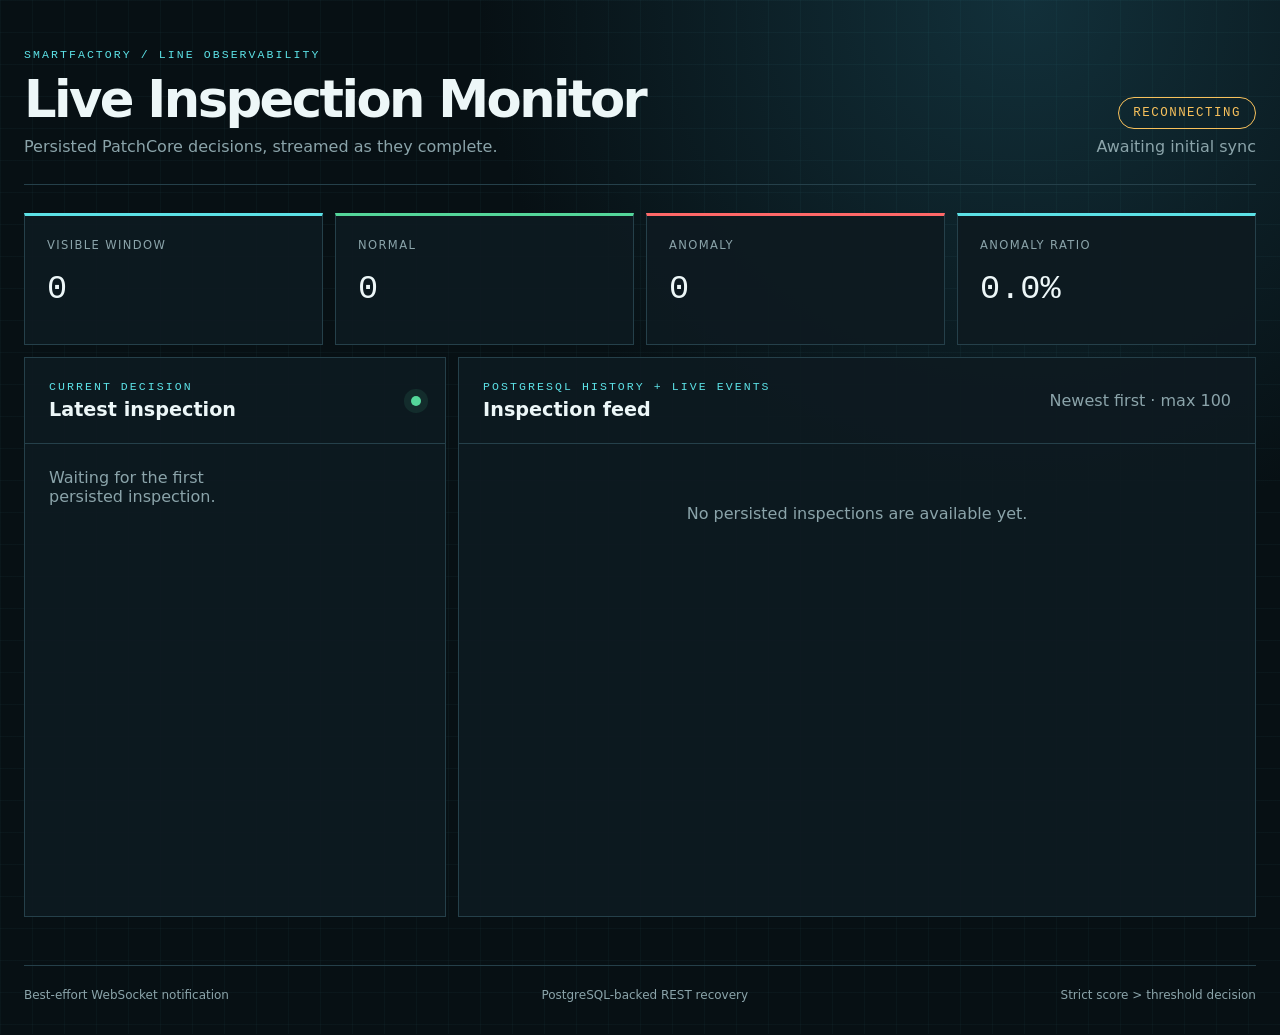
==== apps/live_monitor/index.html @ f48014fb "feat: add realtime inspection live monitor" ====
<!doctype html>
<html lang="en">
  <head>
    <meta charset="utf-8" />
    <meta name="viewport" content="width=device-width, initial-scale=1" />
    <meta name="color-scheme" content="dark" />
    <title>Live Inspection Monitor</title>
    <link rel="stylesheet" href="./styles.css" />
  </head>
  <body>
    <header class="masthead">
      <div>
        <p class="eyebrow">SMARTFACTORY / LINE OBSERVABILITY</p>
        <h1>Live Inspection Monitor</h1>
        <p class="subtitle">Persisted PatchCore decisions, streamed as they complete.</p>
      </div>
      <div class="connection-panel" aria-live="polite">
        <span id="connection-state" class="connection-state" data-state="connecting">CONNECTING</span>
        <span id="last-sync" class="sync-time">Awaiting initial sync</span>
      </div>
    </header>

    <main>
      <section class="kpi-grid" aria-label="Latest 100 inspection summary">
        <article class="kpi-card"><span>VISIBLE WINDOW</span><strong id="kpi-visible">0</strong></article>
        <article class="kpi-card normal"><span>NORMAL</span><strong id="kpi-normal">0</strong></article>
        <article class="kpi-card anomaly"><span>ANOMALY</span><strong id="kpi-anomaly">0</strong></article>
        <article class="kpi-card"><span>ANOMALY RATIO</span><strong id="kpi-ratio">0.0%</strong></article>
      </section>

      <div class="monitor-grid">
        <section class="panel latest-panel" aria-labelledby="latest-title">
          <div class="panel-heading">
            <div>
              <p class="eyebrow">CURRENT DECISION</p>
              <h2 id="latest-title">Latest inspection</h2>
            </div>
            <span class="live-pulse" aria-hidden="true"></span>
          </div>
          <div id="latest-inspection" class="latest-inspection"></div>
        </section>

        <section class="panel feed-panel" aria-labelledby="feed-title">
          <div class="panel-heading">
            <div>
              <p class="eyebrow">POSTGRESQL HISTORY + LIVE EVENTS</p>
              <h2 id="feed-title">Inspection feed</h2>
            </div>
            <span class="window-note">Newest first · max 100</span>
          </div>
          <p id="empty-state" class="empty-state">No persisted inspections are available yet.</p>
          <ol id="inspection-feed" class="inspection-feed" aria-live="polite"></ol>
        </section>
      </div>
    </main>

    <dialog id="inspection-detail" class="detail-dialog">
      <div class="dialog-heading">
        <h2 id="detail-title">Inspection lineage</h2>
        <button id="detail-close" type="button" aria-label="Close detail">×</button>
      </div>
      <div id="detail-body" class="detail-body"></div>
    </dialog>

    <footer>
      <span>Best-effort WebSocket notification</span>
      <span>PostgreSQL-backed REST recovery</span>
      <span>Strict score &gt; threshold decision</span>
    </footer>

    <script type="module" src="./app.js"></script>
  </body>
</html>
---- apps/live_monitor/styles.css ----
:root {
  color-scheme: dark;
  font-family:
    Inter, ui-sans-serif, system-ui, -apple-system, BlinkMacSystemFont, "Segoe UI", sans-serif;
  --background: #071014;
  --panel: #0d1a20;
  --panel-raised: #12242b;
  --line: #25404a;
  --text: #edf7f8;
  --muted: #8ba4aa;
  --cyan: #5ce1e6;
  --normal: #54d69a;
  --anomaly: #ff6868;
  --amber: #f8c15c;
}

* {
  box-sizing: border-box;
}

body {
  min-width: 320px;
  min-height: 100vh;
  margin: 0;
  background:
    linear-gradient(rgba(92, 225, 230, 0.035) 1px, transparent 1px),
    linear-gradient(90deg, rgba(92, 225, 230, 0.035) 1px, transparent 1px),
    radial-gradient(circle at 80% 0%, #12303a 0, transparent 34rem), var(--background);
  background-size: 32px 32px, 32px 32px, auto, auto;
  color: var(--text);
}

button {
  font: inherit;
}

.masthead,
main,
footer {
  width: min(1440px, calc(100% - 48px));
  margin-inline: auto;
}

.masthead {
  display: flex;
  align-items: flex-end;
  justify-content: space-between;
  gap: 32px;
  padding: 48px 0 28px;
  border-bottom: 1px solid var(--line);
}

h1,
h2,
p {
  margin-top: 0;
}

h1 {
  margin-bottom: 8px;
  font-size: clamp(2rem, 4vw, 3.8rem);
  font-weight: 620;
  letter-spacing: -0.05em;
}

h2 {
  margin-bottom: 0;
  font-size: 1.2rem;
  font-weight: 600;
}

.eyebrow {
  margin-bottom: 8px;
  color: var(--cyan);
  font-family: ui-monospace, SFMono-Regular, Menlo, monospace;
  font-size: 0.72rem;
  letter-spacing: 0.18em;
}

.subtitle,
.muted,
.sync-time,
.window-note {
  color: var(--muted);
}

.subtitle {
  margin-bottom: 0;
}

.connection-panel {
  display: grid;
  justify-items: end;
  gap: 8px;
}

.connection-state {
  min-width: 126px;
  padding: 8px 14px;
  border: 1px solid currentcolor;
  border-radius: 999px;
  color: var(--amber);
  font-family: ui-monospace, SFMono-Regular, Menlo, monospace;
  font-size: 0.78rem;
  text-align: center;
  letter-spacing: 0.12em;
}

.connection-state[data-state="live"] {
  color: var(--normal);
}

.connection-state[data-state="offline"] {
  color: var(--anomaly);
}

main {
  padding: 28px 0 48px;
}

.kpi-grid {
  display: grid;
  grid-template-columns: repeat(4, 1fr);
  gap: 12px;
  margin-bottom: 12px;
}

.kpi-card,
.panel {
  border: 1px solid var(--line);
  background: rgba(13, 26, 32, 0.94);
}

.kpi-card {
  min-height: 132px;
  padding: 22px;
  border-top: 3px solid var(--cyan);
}

.kpi-card.normal {
  border-top-color: var(--normal);
}

.kpi-card.anomaly {
  border-top-color: var(--anomaly);
}

.kpi-card span {
  display: block;
  margin-bottom: 18px;
  color: var(--muted);
  font-size: 0.72rem;
  letter-spacing: 0.12em;
}

.kpi-card strong {
  font-family: ui-monospace, SFMono-Regular, Menlo, monospace;
  font-size: 2.1rem;
  font-weight: 500;
}

.monitor-grid {
  display: grid;
  grid-template-columns: minmax(300px, 0.82fr) minmax(480px, 1.55fr);
  gap: 12px;
}

.panel {
  min-height: 560px;
}

.panel-heading {
  display: flex;
  align-items: center;
  justify-content: space-between;
  gap: 20px;
  padding: 22px 24px;
  border-bottom: 1px solid var(--line);
}

.panel-heading .eyebrow {
  margin-bottom: 5px;
}

.live-pulse {
  width: 10px;
  height: 10px;
  border-radius: 50%;
  background: var(--normal);
  box-shadow: 0 0 0 7px rgba(84, 214, 154, 0.1);
}

.latest-inspection {
  display: grid;
  grid-template-columns: repeat(2, minmax(0, 1fr));
  gap: 1px;
  padding: 24px;
}

.result-badge {
  grid-column: 1 / -1;
  margin-bottom: 20px;
  padding: 20px;
  border-left: 4px solid;
  background: var(--panel-raised);
  font-family: ui-monospace, SFMono-Regular, Menlo, monospace;
  font-size: 2rem;
  letter-spacing: 0.08em;
}

.result-badge.normal {
  border-color: var(--normal);
  color: var(--normal);
}

.result-badge.anomaly {
  border-color: var(--anomaly);
  color: var(--anomaly);
}

.value-pair {
  display: grid;
  align-content: start;
  gap: 8px;
  min-width: 0;
  padding: 16px;
  border: 1px solid var(--line);
}

.value-label {
  color: var(--muted);
  font-size: 0.72rem;
  letter-spacing: 0.08em;
  text-transform: uppercase;
}

.value-pair strong {
  overflow-wrap: anywhere;
  font-family: ui-monospace, SFMono-Regular, Menlo, monospace;
  font-weight: 500;
}

.score-primary strong {
  color: var(--cyan);
  font-size: 1.35rem;
}

.detail-button {
  align-self: center;
  padding: 8px 12px;
  border: 1px solid var(--line);
  border-radius: 4px;
  background: transparent;
  color: var(--cyan);
  cursor: pointer;
}

.detail-button:hover,
.detail-button:focus-visible {
  border-color: var(--cyan);
  background: rgba(92, 225, 230, 0.08);
}

.latest-inspection > .detail-button {
  grid-column: 1 / -1;
  margin-top: 20px;
  padding: 12px;
}

.inspection-feed {
  display: grid;
  gap: 1px;
  max-height: 720px;
  margin: 0;
  padding: 0;
  overflow-y: auto;
  list-style: none;
}

.feed-item {
  display: grid;
  grid-template-columns: minmax(210px, 1.5fr) minmax(180px, 1fr) minmax(130px, 0.7fr) auto;
  align-items: center;
  gap: 18px;
  padding: 16px 20px;
  border-left: 3px solid var(--normal);
  background: var(--panel-raised);
}

.feed-item.anomaly {
  border-left-color: var(--anomaly);
  background: linear-gradient(90deg, rgba(255, 104, 104, 0.11), var(--panel-raised) 45%);
}

.feed-summary {
  display: grid;
  gap: 5px;
}

.feed-result,
.feed-measurement {
  font-family: ui-monospace, SFMono-Regular, Menlo, monospace;
}

.feed-item.normal .feed-result {
  color: var(--normal);
}

.feed-item.anomaly .feed-result {
  color: var(--anomaly);
}

.feed-summary time,
.feed-identity {
  color: var(--muted);
  font-size: 0.78rem;
}

.empty-state {
  margin: 60px 24px;
  color: var(--muted);
  text-align: center;
}

.detail-dialog {
  width: min(720px, calc(100% - 32px));
  max-height: calc(100vh - 64px);
  padding: 0;
  border: 1px solid var(--line);
  background: var(--panel);
  color: var(--text);
}

.detail-dialog::backdrop {
  background: rgba(2, 8, 11, 0.82);
  backdrop-filter: blur(4px);
}

.dialog-heading {
  display: flex;
  align-items: center;
  justify-content: space-between;
  padding: 18px 20px;
  border-bottom: 1px solid var(--line);
}

.dialog-heading button {
  border: 0;
  background: transparent;
  color: var(--muted);
  font-size: 1.8rem;
  cursor: pointer;
}

.detail-body {
  display: grid;
  gap: 8px;
  padding: 20px;
  overflow-y: auto;
}

footer {
  display: flex;
  justify-content: space-between;
  gap: 20px;
  padding: 22px 0 32px;
  border-top: 1px solid var(--line);
  color: var(--muted);
  font-size: 0.75rem;
}

@media (max-width: 900px) {
  .kpi-grid {
    grid-template-columns: repeat(2, 1fr);
  }

  .monitor-grid {
    grid-template-columns: 1fr;
  }

  .panel {
    min-height: auto;
  }
}

@media (max-width: 640px) {
  .masthead,
  main,
  footer {
    width: min(100% - 28px, 1440px);
  }

  .masthead,
  footer {
    align-items: flex-start;
    flex-direction: column;
  }

  .connection-panel {
    justify-items: start;
  }

  .kpi-grid,
  .latest-inspection {
    grid-template-columns: 1fr;
  }

  .result-badge,
  .latest-inspection > .detail-button {
    grid-column: auto;
  }

  .feed-item {
    grid-template-columns: 1fr auto;
  }

  .feed-measurement,
  .feed-identity {
    grid-column: 1;
  }

  .feed-item .detail-button {
    grid-column: 2;
    grid-row: 1 / 4;
  }
}
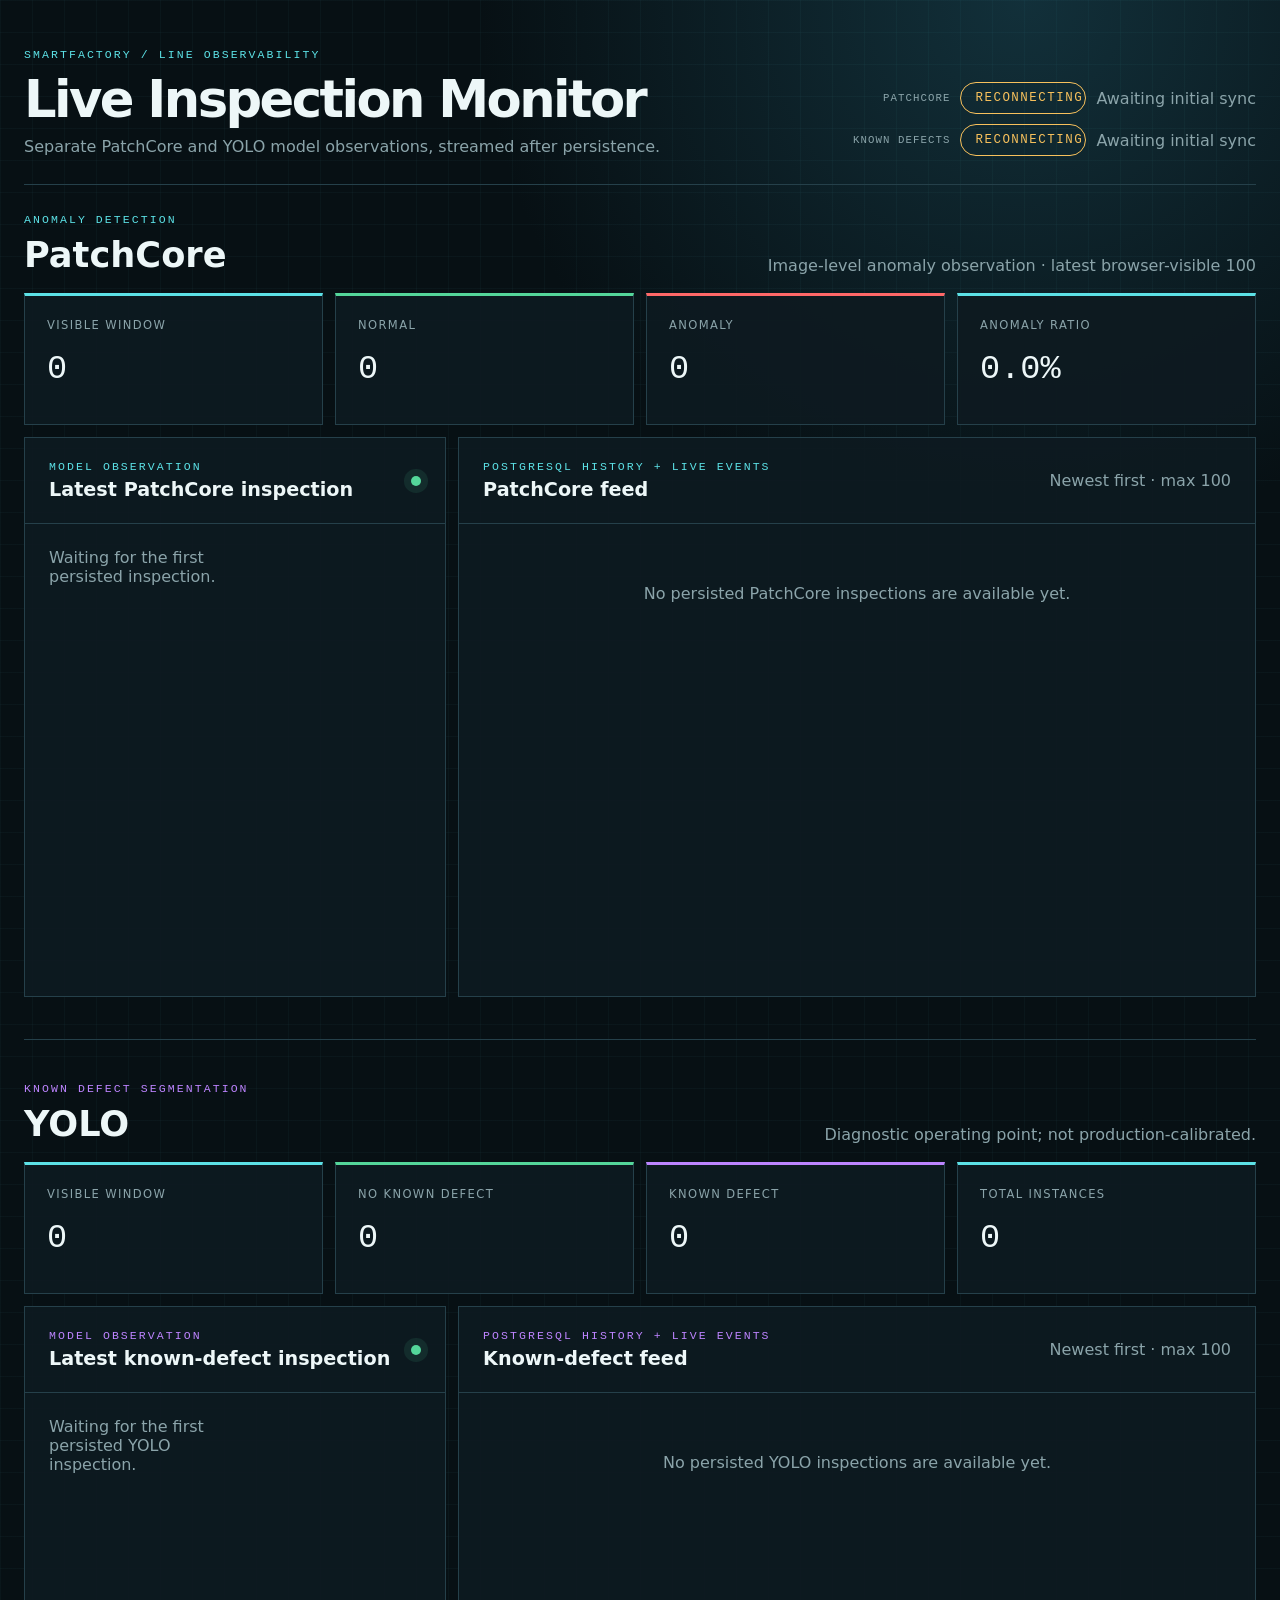
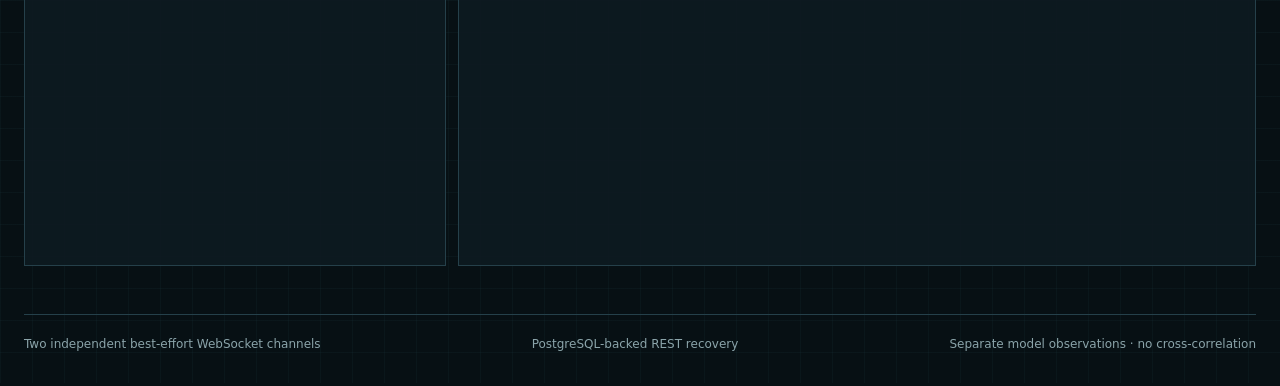
==== commit 4facdb79: "feat: add known defect live monitoring" ====
--- a/apps/live_monitor/index.html
+++ b/apps/live_monitor/index.html
@@ -12,46 +12,106 @@
       <div>
         <p class="eyebrow">SMARTFACTORY / LINE OBSERVABILITY</p>
         <h1>Live Inspection Monitor</h1>
-        <p class="subtitle">Persisted PatchCore decisions, streamed as they complete.</p>
+        <p class="subtitle">Separate PatchCore and YOLO model observations, streamed after persistence.</p>
       </div>
-      <div class="connection-panel" aria-live="polite">
-        <span id="connection-state" class="connection-state" data-state="connecting">CONNECTING</span>
-        <span id="last-sync" class="sync-time">Awaiting initial sync</span>
+      <div class="connection-panel">
+        <div class="connection-row" aria-live="polite">
+          <span class="connection-label">PATCHCORE</span>
+          <span id="connection-state" class="connection-state" data-state="connecting">CONNECTING</span>
+          <span id="last-sync" class="sync-time">Awaiting initial sync</span>
+        </div>
+        <div class="connection-row" aria-live="polite">
+          <span class="connection-label">KNOWN DEFECTS</span>
+          <span id="known-connection-state" class="connection-state" data-state="connecting">CONNECTING</span>
+          <span id="known-last-sync" class="sync-time">Awaiting initial sync</span>
+        </div>
       </div>
     </header>
 
     <main>
-      <section class="kpi-grid" aria-label="Latest 100 inspection summary">
-        <article class="kpi-card"><span>VISIBLE WINDOW</span><strong id="kpi-visible">0</strong></article>
-        <article class="kpi-card normal"><span>NORMAL</span><strong id="kpi-normal">0</strong></article>
-        <article class="kpi-card anomaly"><span>ANOMALY</span><strong id="kpi-anomaly">0</strong></article>
-        <article class="kpi-card"><span>ANOMALY RATIO</span><strong id="kpi-ratio">0.0%</strong></article>
+      <section class="model-domain patchcore-domain" aria-labelledby="patchcore-domain-title">
+        <div class="domain-heading">
+          <div>
+            <p class="eyebrow">ANOMALY DETECTION</p>
+            <h2 id="patchcore-domain-title">PatchCore</h2>
+          </div>
+          <p>Image-level anomaly observation · latest browser-visible 100</p>
+        </div>
+
+        <section class="kpi-grid" aria-label="Latest 100 PatchCore inspection summary">
+          <article class="kpi-card"><span>VISIBLE WINDOW</span><strong id="kpi-visible">0</strong></article>
+          <article class="kpi-card normal"><span>NORMAL</span><strong id="kpi-normal">0</strong></article>
+          <article class="kpi-card anomaly"><span>ANOMALY</span><strong id="kpi-anomaly">0</strong></article>
+          <article class="kpi-card"><span>ANOMALY RATIO</span><strong id="kpi-ratio">0.0%</strong></article>
+        </section>
+
+        <div class="monitor-grid">
+          <section class="panel latest-panel" aria-labelledby="latest-title">
+            <div class="panel-heading">
+              <div>
+                <p class="eyebrow">MODEL OBSERVATION</p>
+                <h2 id="latest-title">Latest PatchCore inspection</h2>
+              </div>
+              <span class="live-pulse" aria-hidden="true"></span>
+            </div>
+            <div id="latest-inspection" class="latest-inspection"></div>
+          </section>
+
+          <section class="panel feed-panel" aria-labelledby="feed-title">
+            <div class="panel-heading">
+              <div>
+                <p class="eyebrow">POSTGRESQL HISTORY + LIVE EVENTS</p>
+                <h2 id="feed-title">PatchCore feed</h2>
+              </div>
+              <span class="window-note">Newest first · max 100</span>
+            </div>
+            <p id="empty-state" class="empty-state">No persisted PatchCore inspections are available yet.</p>
+            <ol id="inspection-feed" class="inspection-feed" aria-live="polite"></ol>
+          </section>
+        </div>
       </section>
 
-      <div class="monitor-grid">
-        <section class="panel latest-panel" aria-labelledby="latest-title">
-          <div class="panel-heading">
-            <div>
-              <p class="eyebrow">CURRENT DECISION</p>
-              <h2 id="latest-title">Latest inspection</h2>
-            </div>
-            <span class="live-pulse" aria-hidden="true"></span>
+      <section class="model-domain known-defect-domain" aria-labelledby="known-domain-title">
+        <div class="domain-heading">
+          <div>
+            <p class="eyebrow">KNOWN DEFECT SEGMENTATION</p>
+            <h2 id="known-domain-title">YOLO</h2>
           </div>
-          <div id="latest-inspection" class="latest-inspection"></div>
+          <p>Diagnostic operating point; not production-calibrated.</p>
+        </div>
+
+        <section class="kpi-grid" aria-label="Latest 100 YOLO known-defect inspection summary">
+          <article class="kpi-card"><span>VISIBLE WINDOW</span><strong id="known-kpi-visible">0</strong></article>
+          <article class="kpi-card normal"><span>NO KNOWN DEFECT</span><strong id="known-kpi-empty">0</strong></article>
+          <article class="kpi-card known"><span>KNOWN DEFECT</span><strong id="known-kpi-defect">0</strong></article>
+          <article class="kpi-card"><span>TOTAL INSTANCES</span><strong id="known-kpi-instances">0</strong></article>
         </section>
 
-        <section class="panel feed-panel" aria-labelledby="feed-title">
-          <div class="panel-heading">
-            <div>
-              <p class="eyebrow">POSTGRESQL HISTORY + LIVE EVENTS</p>
-              <h2 id="feed-title">Inspection feed</h2>
+        <div class="monitor-grid">
+          <section class="panel latest-panel" aria-labelledby="known-latest-title">
+            <div class="panel-heading">
+              <div>
+                <p class="eyebrow">MODEL OBSERVATION</p>
+                <h2 id="known-latest-title">Latest known-defect inspection</h2>
+              </div>
+              <span class="live-pulse known" aria-hidden="true"></span>
             </div>
-            <span class="window-note">Newest first · max 100</span>
-          </div>
-          <p id="empty-state" class="empty-state">No persisted inspections are available yet.</p>
-          <ol id="inspection-feed" class="inspection-feed" aria-live="polite"></ol>
-        </section>
-      </div>
+            <div id="known-latest-inspection" class="latest-inspection"></div>
+          </section>
+
+          <section class="panel feed-panel" aria-labelledby="known-feed-title">
+            <div class="panel-heading">
+              <div>
+                <p class="eyebrow">POSTGRESQL HISTORY + LIVE EVENTS</p>
+                <h2 id="known-feed-title">Known-defect feed</h2>
+              </div>
+              <span class="window-note">Newest first · max 100</span>
+            </div>
+            <p id="known-empty-state" class="empty-state">No persisted YOLO inspections are available yet.</p>
+            <ol id="known-defect-feed" class="inspection-feed known-defect-feed" aria-live="polite"></ol>
+          </section>
+        </div>
+      </section>
     </main>
 
     <dialog id="inspection-detail" class="detail-dialog">
@@ -62,10 +122,18 @@
       <div id="detail-body" class="detail-body"></div>
     </dialog>
 
+    <dialog id="known-defect-detail" class="detail-dialog known-detail-dialog">
+      <div class="dialog-heading">
+        <h2 id="known-detail-title">Known-defect lineage</h2>
+        <button id="known-detail-close" type="button" aria-label="Close known-defect detail">×</button>
+      </div>
+      <div id="known-detail-body" class="detail-body"></div>
+    </dialog>
+
     <footer>
-      <span>Best-effort WebSocket notification</span>
+      <span>Two independent best-effort WebSocket channels</span>
       <span>PostgreSQL-backed REST recovery</span>
-      <span>Strict score &gt; threshold decision</span>
+      <span>Separate model observations · no cross-correlation</span>
     </footer>
 
     <script type="module" src="./app.js"></script>
--- a/apps/live_monitor/styles.css
+++ b/apps/live_monitor/styles.css
@@ -12,6 +12,7 @@
   --normal: #54d69a;
   --anomaly: #ff6868;
   --amber: #f8c15c;
+  --known: #bd84ff;
 }
 
 * {
@@ -90,8 +91,22 @@
 
 .connection-panel {
   display: grid;
-  justify-items: end;
-  gap: 8px;
+  gap: 10px;
+}
+
+.connection-row {
+  display: grid;
+  grid-template-columns: 112px 126px minmax(126px, 1fr);
+  align-items: center;
+  gap: 10px;
+}
+
+.connection-label {
+  color: var(--muted);
+  font-family: ui-monospace, SFMono-Regular, Menlo, monospace;
+  font-size: 0.67rem;
+  text-align: right;
+  letter-spacing: 0.1em;
 }
 
 .connection-state {
@@ -118,6 +133,35 @@
   padding: 28px 0 48px;
 }
 
+.model-domain + .model-domain {
+  margin-top: 42px;
+  padding-top: 42px;
+  border-top: 1px solid var(--line);
+}
+
+.domain-heading {
+  display: flex;
+  align-items: end;
+  justify-content: space-between;
+  gap: 24px;
+  margin-bottom: 18px;
+}
+
+.domain-heading h2 {
+  font-size: clamp(1.5rem, 3vw, 2.2rem);
+}
+
+.domain-heading > p {
+  max-width: 520px;
+  margin-bottom: 0;
+  color: var(--muted);
+  text-align: right;
+}
+
+.known-defect-domain .eyebrow {
+  color: var(--known);
+}
+
 .kpi-grid {
   display: grid;
   grid-template-columns: repeat(4, 1fr);
@@ -143,6 +187,10 @@
 
 .kpi-card.anomaly {
   border-top-color: var(--anomaly);
+}
+
+.kpi-card.known {
+  border-top-color: var(--known);
 }
 
 .kpi-card span {
@@ -216,6 +264,11 @@
 .result-badge.anomaly {
   border-color: var(--anomaly);
   color: var(--anomaly);
+}
+
+.result-badge.known {
+  border-color: var(--known);
+  color: var(--known);
 }
 
 .value-pair {
@@ -267,6 +320,16 @@
   padding: 12px;
 }
 
+.diagnostic-note {
+  grid-column: 1 / -1;
+  margin: 14px 0 0;
+  padding: 12px 14px;
+  border-left: 3px solid var(--known);
+  background: rgba(189, 132, 255, 0.08);
+  color: var(--muted);
+  font-size: 0.8rem;
+}
+
 .inspection-feed {
   display: grid;
   gap: 1px;
@@ -292,6 +355,11 @@
   background: linear-gradient(90deg, rgba(255, 104, 104, 0.11), var(--panel-raised) 45%);
 }
 
+.feed-item.known {
+  border-left-color: var(--known);
+  background: linear-gradient(90deg, rgba(189, 132, 255, 0.12), var(--panel-raised) 45%);
+}
+
 .feed-summary {
   display: grid;
   gap: 5px;
@@ -310,10 +378,41 @@
   color: var(--anomaly);
 }
 
+.feed-item.known .feed-result {
+  color: var(--known);
+}
+
 .feed-summary time,
-.feed-identity {
+.feed-identity,
+.feed-short-id {
   color: var(--muted);
   font-size: 0.78rem;
+}
+
+.known-feed-item {
+  display: block;
+  padding: 0;
+}
+
+.known-feed-button {
+  display: grid;
+  grid-template-columns: minmax(210px, 1.35fr) minmax(240px, 1.35fr) minmax(180px, 0.8fr) auto;
+  align-items: center;
+  gap: 18px;
+  width: 100%;
+  padding: 16px 20px;
+  border: 0;
+  background: transparent;
+  color: inherit;
+  text-align: left;
+  cursor: pointer;
+}
+
+.known-feed-button:hover,
+.known-feed-button:focus-visible {
+  outline: 1px solid var(--known);
+  outline-offset: -2px;
+  background: rgba(189, 132, 255, 0.06);
 }
 
 .empty-state {
@@ -359,6 +458,33 @@
   overflow-y: auto;
 }
 
+.known-detail-dialog {
+  width: min(880px, calc(100% - 32px));
+}
+
+.instance-list {
+  display: grid;
+  grid-column: 1 / -1;
+  gap: 10px;
+  margin-top: 14px;
+}
+
+.instance-card {
+  display: grid;
+  grid-template-columns: repeat(2, minmax(0, 1fr));
+  gap: 1px;
+  padding: 14px;
+  border: 1px solid var(--line);
+  background: var(--panel-raised);
+}
+
+.instance-card h3 {
+  grid-column: 1 / -1;
+  margin: 0 0 10px;
+  color: var(--known);
+  font-size: 1rem;
+}
+
 footer {
   display: flex;
   justify-content: space-between;
@@ -383,6 +509,22 @@
   }
 }
 
+@media (max-width: 760px) {
+  .known-feed-button {
+    grid-template-columns: 1fr auto;
+  }
+
+  .known-feed-button .feed-measurement,
+  .known-feed-button .feed-identity {
+    grid-column: 1;
+  }
+
+  .known-feed-button .feed-short-id {
+    grid-column: 2;
+    grid-row: 1 / 4;
+  }
+}
+
 @media (max-width: 640px) {
   .masthead,
   main,
@@ -397,7 +539,28 @@
   }
 
   .connection-panel {
-    justify-items: start;
+    width: 100%;
+  }
+
+  .connection-row {
+    grid-template-columns: 1fr 126px;
+  }
+
+  .connection-label {
+    text-align: left;
+  }
+
+  .connection-row .sync-time {
+    grid-column: 1 / -1;
+  }
+
+  .domain-heading {
+    align-items: flex-start;
+    flex-direction: column;
+  }
+
+  .domain-heading > p {
+    text-align: left;
   }
 
   .kpi-grid,
@@ -423,4 +586,12 @@
     grid-column: 2;
     grid-row: 1 / 4;
   }
-}
+
+  .instance-card {
+    grid-template-columns: 1fr;
+  }
+
+  .instance-card h3 {
+    grid-column: auto;
+  }
+}
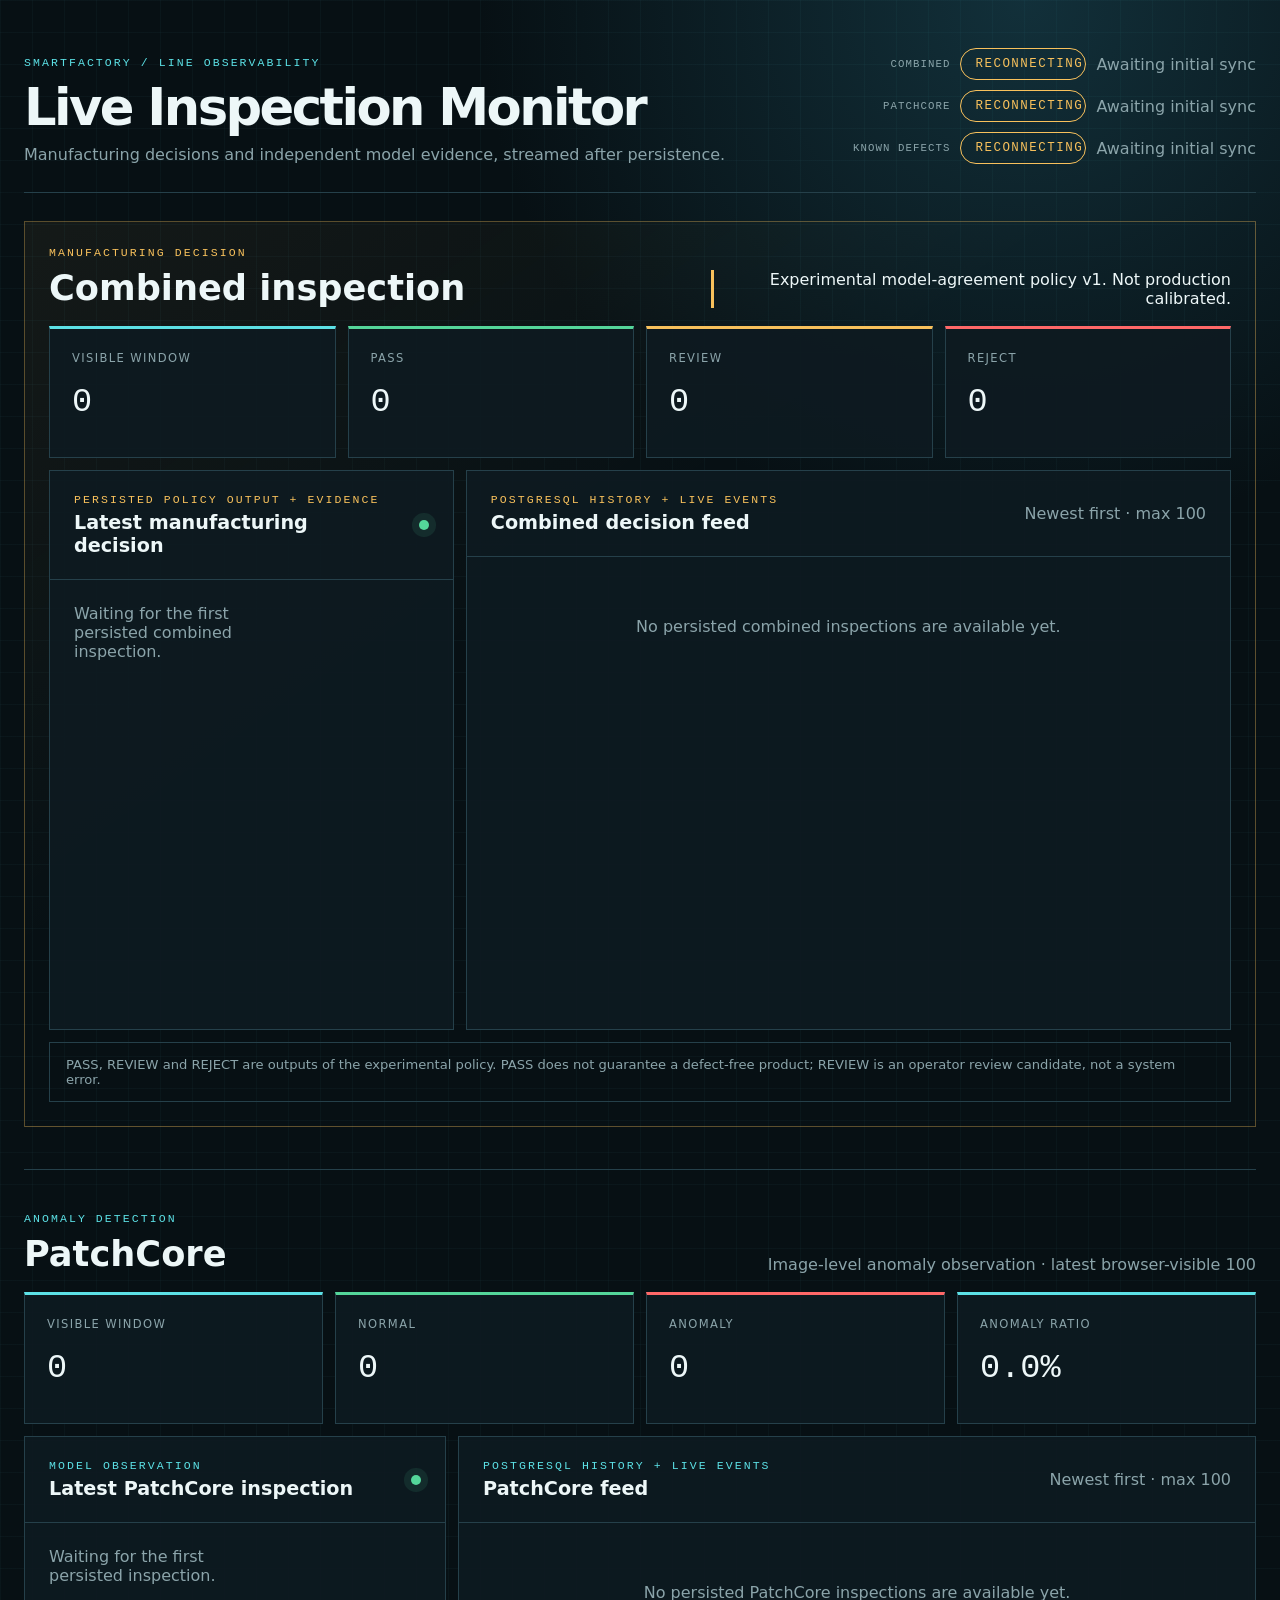
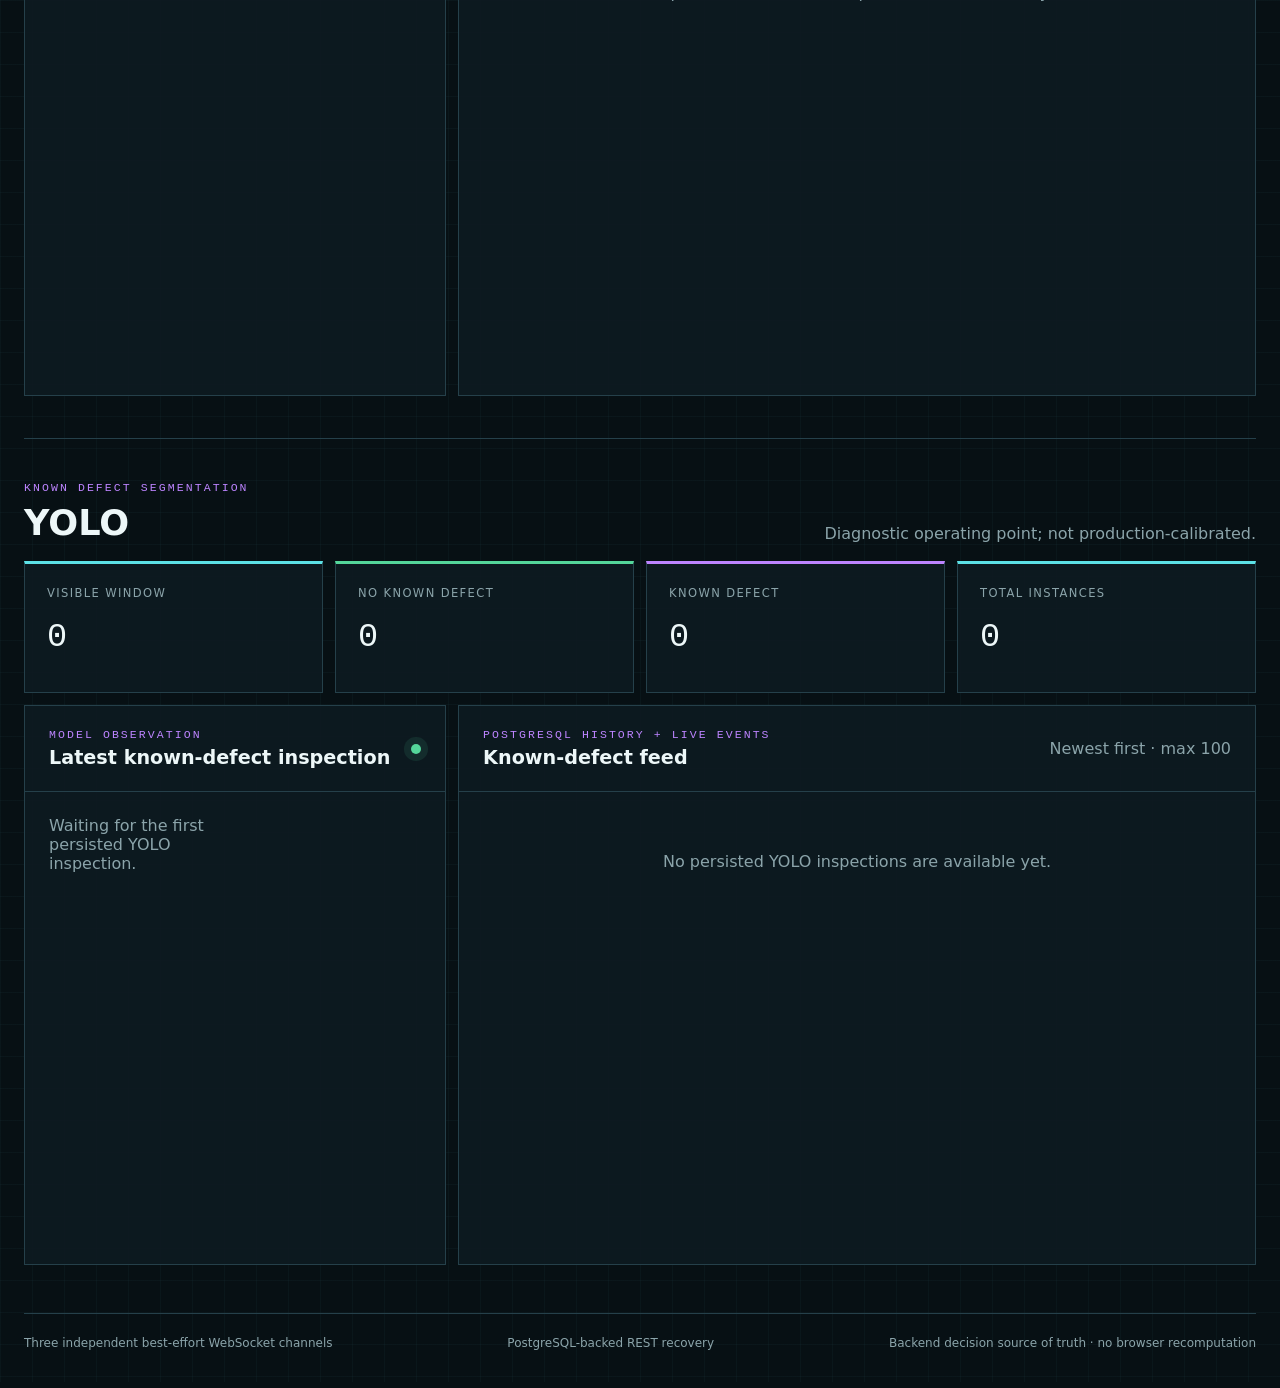
==== commit 0c6933fc: "feat: add manufacturing decision live monitoring" ====
--- a/apps/live_monitor/index.html
+++ b/apps/live_monitor/index.html
@@ -12,9 +12,14 @@
       <div>
         <p class="eyebrow">SMARTFACTORY / LINE OBSERVABILITY</p>
         <h1>Live Inspection Monitor</h1>
-        <p class="subtitle">Separate PatchCore and YOLO model observations, streamed after persistence.</p>
+        <p class="subtitle">Manufacturing decisions and independent model evidence, streamed after persistence.</p>
       </div>
       <div class="connection-panel">
+        <div class="connection-row" aria-live="polite">
+          <span class="connection-label">COMBINED</span>
+          <span id="combined-connection-state" class="connection-state" data-state="connecting">CONNECTING</span>
+          <span id="combined-last-sync" class="sync-time">Awaiting initial sync</span>
+        </div>
         <div class="connection-row" aria-live="polite">
           <span class="connection-label">PATCHCORE</span>
           <span id="connection-state" class="connection-state" data-state="connecting">CONNECTING</span>
@@ -29,6 +34,58 @@
     </header>
 
     <main>
+      <section class="model-domain manufacturing-domain" aria-labelledby="combined-domain-title">
+        <div class="domain-heading">
+          <div>
+            <p class="eyebrow">MANUFACTURING DECISION</p>
+            <h2 id="combined-domain-title">Combined inspection</h2>
+          </div>
+          <p class="policy-warning">Experimental model-agreement policy v1. Not production calibrated.</p>
+        </div>
+
+        <section class="kpi-grid" aria-label="Latest 100 combined manufacturing decision summary">
+          <article class="kpi-card"><span>VISIBLE WINDOW</span><strong id="combined-kpi-visible">0</strong></article>
+          <article class="kpi-card decision-pass"><span>PASS</span><strong id="combined-kpi-pass">0</strong></article>
+          <article class="kpi-card decision-review"><span>REVIEW</span><strong id="combined-kpi-review">0</strong></article>
+          <article class="kpi-card decision-reject"><span>REJECT</span><strong id="combined-kpi-reject">0</strong></article>
+        </section>
+
+        <div class="monitor-grid manufacturing-grid">
+          <section class="panel latest-panel" aria-labelledby="combined-latest-title">
+            <div class="panel-heading">
+              <div>
+                <p class="eyebrow">PERSISTED POLICY OUTPUT + EVIDENCE</p>
+                <h2 id="combined-latest-title">Latest manufacturing decision</h2>
+              </div>
+              <span class="live-pulse combined" aria-hidden="true"></span>
+            </div>
+            <div id="combined-latest-inspection" class="latest-inspection"></div>
+          </section>
+
+          <section class="panel feed-panel" aria-labelledby="combined-feed-title">
+            <div class="panel-heading">
+              <div>
+                <p class="eyebrow">POSTGRESQL HISTORY + LIVE EVENTS</p>
+                <h2 id="combined-feed-title">Combined decision feed</h2>
+              </div>
+              <span class="window-note">Newest first · max 100</span>
+            </div>
+            <p id="combined-empty-state" class="empty-state">
+              No persisted combined inspections are available yet.
+            </p>
+            <ol
+              id="combined-inspection-feed"
+              class="inspection-feed combined-inspection-feed"
+              aria-live="polite"
+            ></ol>
+          </section>
+        </div>
+        <p class="semantic-note">
+          PASS, REVIEW and REJECT are outputs of the experimental policy. PASS does not guarantee a
+          defect-free product; REVIEW is an operator review candidate, not a system error.
+        </p>
+      </section>
+
       <section class="model-domain patchcore-domain" aria-labelledby="patchcore-domain-title">
         <div class="domain-heading">
           <div>
@@ -130,10 +187,18 @@
       <div id="known-detail-body" class="detail-body"></div>
     </dialog>
 
+    <dialog id="combined-inspection-detail" class="detail-dialog combined-detail-dialog">
+      <div class="dialog-heading">
+        <h2 id="combined-detail-title">Combined manufacturing decision</h2>
+        <button id="combined-detail-close" type="button" aria-label="Close combined decision detail">×</button>
+      </div>
+      <div id="combined-detail-body" class="detail-body"></div>
+    </dialog>
+
     <footer>
-      <span>Two independent best-effort WebSocket channels</span>
+      <span>Three independent best-effort WebSocket channels</span>
       <span>PostgreSQL-backed REST recovery</span>
-      <span>Separate model observations · no cross-correlation</span>
+      <span>Backend decision source of truth · no browser recomputation</span>
     </footer>
 
     <script type="module" src="./app.js"></script>
--- a/apps/live_monitor/styles.css
+++ b/apps/live_monitor/styles.css
@@ -13,6 +13,9 @@
   --anomaly: #ff6868;
   --amber: #f8c15c;
   --known: #bd84ff;
+  --pass: #54d69a;
+  --review: #f8c15c;
+  --reject: #ff6868;
 }
 
 * {
@@ -162,6 +165,22 @@
   color: var(--known);
 }
 
+.manufacturing-domain {
+  padding: 24px;
+  border: 1px solid rgba(248, 193, 92, 0.34);
+  background: linear-gradient(145deg, rgba(248, 193, 92, 0.055), transparent 42%);
+}
+
+.manufacturing-domain .eyebrow {
+  color: var(--amber);
+}
+
+.policy-warning {
+  padding-left: 16px;
+  border-left: 3px solid var(--review);
+  color: var(--text) !important;
+}
+
 .kpi-grid {
   display: grid;
   grid-template-columns: repeat(4, 1fr);
@@ -191,6 +210,18 @@
 
 .kpi-card.known {
   border-top-color: var(--known);
+}
+
+.kpi-card.decision-pass {
+  border-top-color: var(--pass);
+}
+
+.kpi-card.decision-review {
+  border-top-color: var(--review);
+}
+
+.kpi-card.decision-reject {
+  border-top-color: var(--reject);
 }
 
 .kpi-card span {
@@ -271,6 +302,21 @@
   color: var(--known);
 }
 
+.result-badge.decision-pass {
+  border-color: var(--pass);
+  color: var(--pass);
+}
+
+.result-badge.decision-review {
+  border-color: var(--review);
+  color: var(--review);
+}
+
+.result-badge.decision-reject {
+  border-color: var(--reject);
+  color: var(--reject);
+}
+
 .value-pair {
   display: grid;
   align-content: start;
@@ -296,6 +342,22 @@
 .score-primary strong {
   color: var(--cyan);
   font-size: 1.35rem;
+}
+
+.decision-reason-primary strong {
+  color: var(--amber);
+}
+
+.value-pair.decision-pass strong {
+  color: var(--pass);
+}
+
+.value-pair.decision-review strong {
+  color: var(--review);
+}
+
+.value-pair.decision-reject strong {
+  color: var(--reject);
 }
 
 .detail-button {
@@ -330,6 +392,20 @@
   font-size: 0.8rem;
 }
 
+.manufacturing-domain .diagnostic-note,
+.combined-detail-dialog .diagnostic-note {
+  border-left-color: var(--review);
+  background: rgba(248, 193, 92, 0.08);
+}
+
+.semantic-note {
+  margin: 12px 0 0;
+  padding: 14px 16px;
+  border: 1px solid var(--line);
+  color: var(--muted);
+  font-size: 0.82rem;
+}
+
 .inspection-feed {
   display: grid;
   gap: 1px;
@@ -360,6 +436,21 @@
   background: linear-gradient(90deg, rgba(189, 132, 255, 0.12), var(--panel-raised) 45%);
 }
 
+.feed-item.decision-pass {
+  border-left-color: var(--pass);
+  background: linear-gradient(90deg, rgba(84, 214, 154, 0.1), var(--panel-raised) 45%);
+}
+
+.feed-item.decision-review {
+  border-left-color: var(--review);
+  background: linear-gradient(90deg, rgba(248, 193, 92, 0.1), var(--panel-raised) 45%);
+}
+
+.feed-item.decision-reject {
+  border-left-color: var(--reject);
+  background: linear-gradient(90deg, rgba(255, 104, 104, 0.11), var(--panel-raised) 45%);
+}
+
 .feed-summary {
   display: grid;
   gap: 5px;
@@ -380,6 +471,18 @@
 
 .feed-item.known .feed-result {
   color: var(--known);
+}
+
+.feed-item.decision-pass .feed-result {
+  color: var(--pass);
+}
+
+.feed-item.decision-review .feed-result {
+  color: var(--review);
+}
+
+.feed-item.decision-reject .feed-result {
+  color: var(--reject);
 }
 
 .feed-summary time,
@@ -415,6 +518,37 @@
   background: rgba(189, 132, 255, 0.06);
 }
 
+.combined-feed-item {
+  display: block;
+  padding: 0;
+}
+
+.combined-feed-button {
+  display: grid;
+  grid-template-columns: minmax(150px, 0.85fr) minmax(0, 1.15fr) minmax(0, 1.3fr) auto;
+  align-items: center;
+  gap: 18px;
+  width: 100%;
+  padding: 16px 20px;
+  border: 0;
+  background: transparent;
+  color: inherit;
+  text-align: left;
+  cursor: pointer;
+}
+
+.combined-feed-button > * {
+  min-width: 0;
+  overflow-wrap: anywhere;
+}
+
+.combined-feed-button:hover,
+.combined-feed-button:focus-visible {
+  outline: 1px solid var(--amber);
+  outline-offset: -2px;
+  background: rgba(248, 193, 92, 0.055);
+}
+
 .empty-state {
   margin: 60px 24px;
   color: var(--muted);
@@ -462,6 +596,19 @@
   width: min(880px, calc(100% - 32px));
 }
 
+.combined-detail-dialog {
+  width: min(980px, calc(100% - 32px));
+}
+
+.detail-section-title {
+  grid-column: 1 / -1;
+  margin: 18px 0 2px;
+  padding-bottom: 8px;
+  border-bottom: 1px solid var(--line);
+  color: var(--amber);
+  font-size: 1rem;
+}
+
 .instance-list {
   display: grid;
   grid-column: 1 / -1;
@@ -510,16 +657,20 @@
 }
 
 @media (max-width: 760px) {
-  .known-feed-button {
+  .known-feed-button,
+  .combined-feed-button {
     grid-template-columns: 1fr auto;
   }
 
   .known-feed-button .feed-measurement,
-  .known-feed-button .feed-identity {
+  .known-feed-button .feed-identity,
+  .combined-feed-button .feed-measurement,
+  .combined-feed-button .feed-identity {
     grid-column: 1;
   }
 
-  .known-feed-button .feed-short-id {
+  .known-feed-button .feed-short-id,
+  .combined-feed-button .feed-short-id {
     grid-column: 2;
     grid-row: 1 / 4;
   }
@@ -563,6 +714,10 @@
     text-align: left;
   }
 
+  .manufacturing-domain {
+    padding: 18px;
+  }
+
   .kpi-grid,
   .latest-inspection {
     grid-template-columns: 1fr;
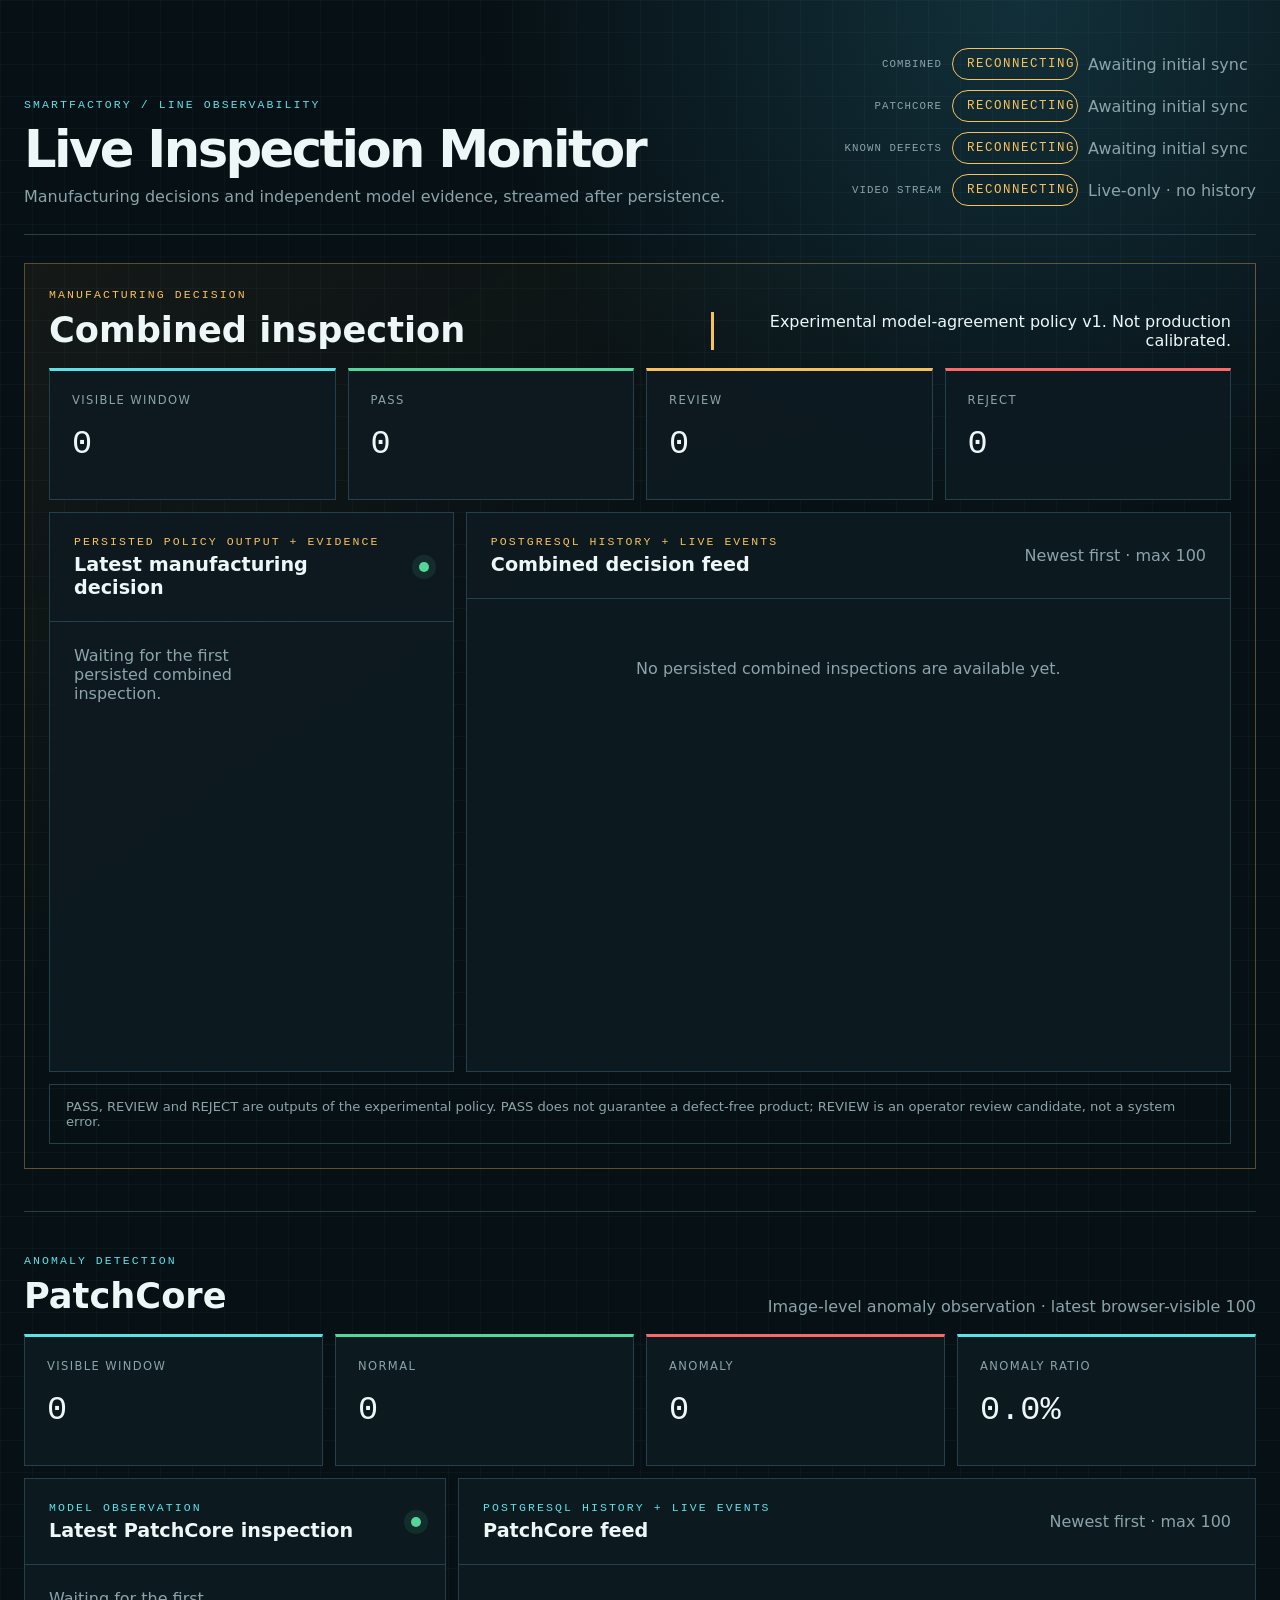
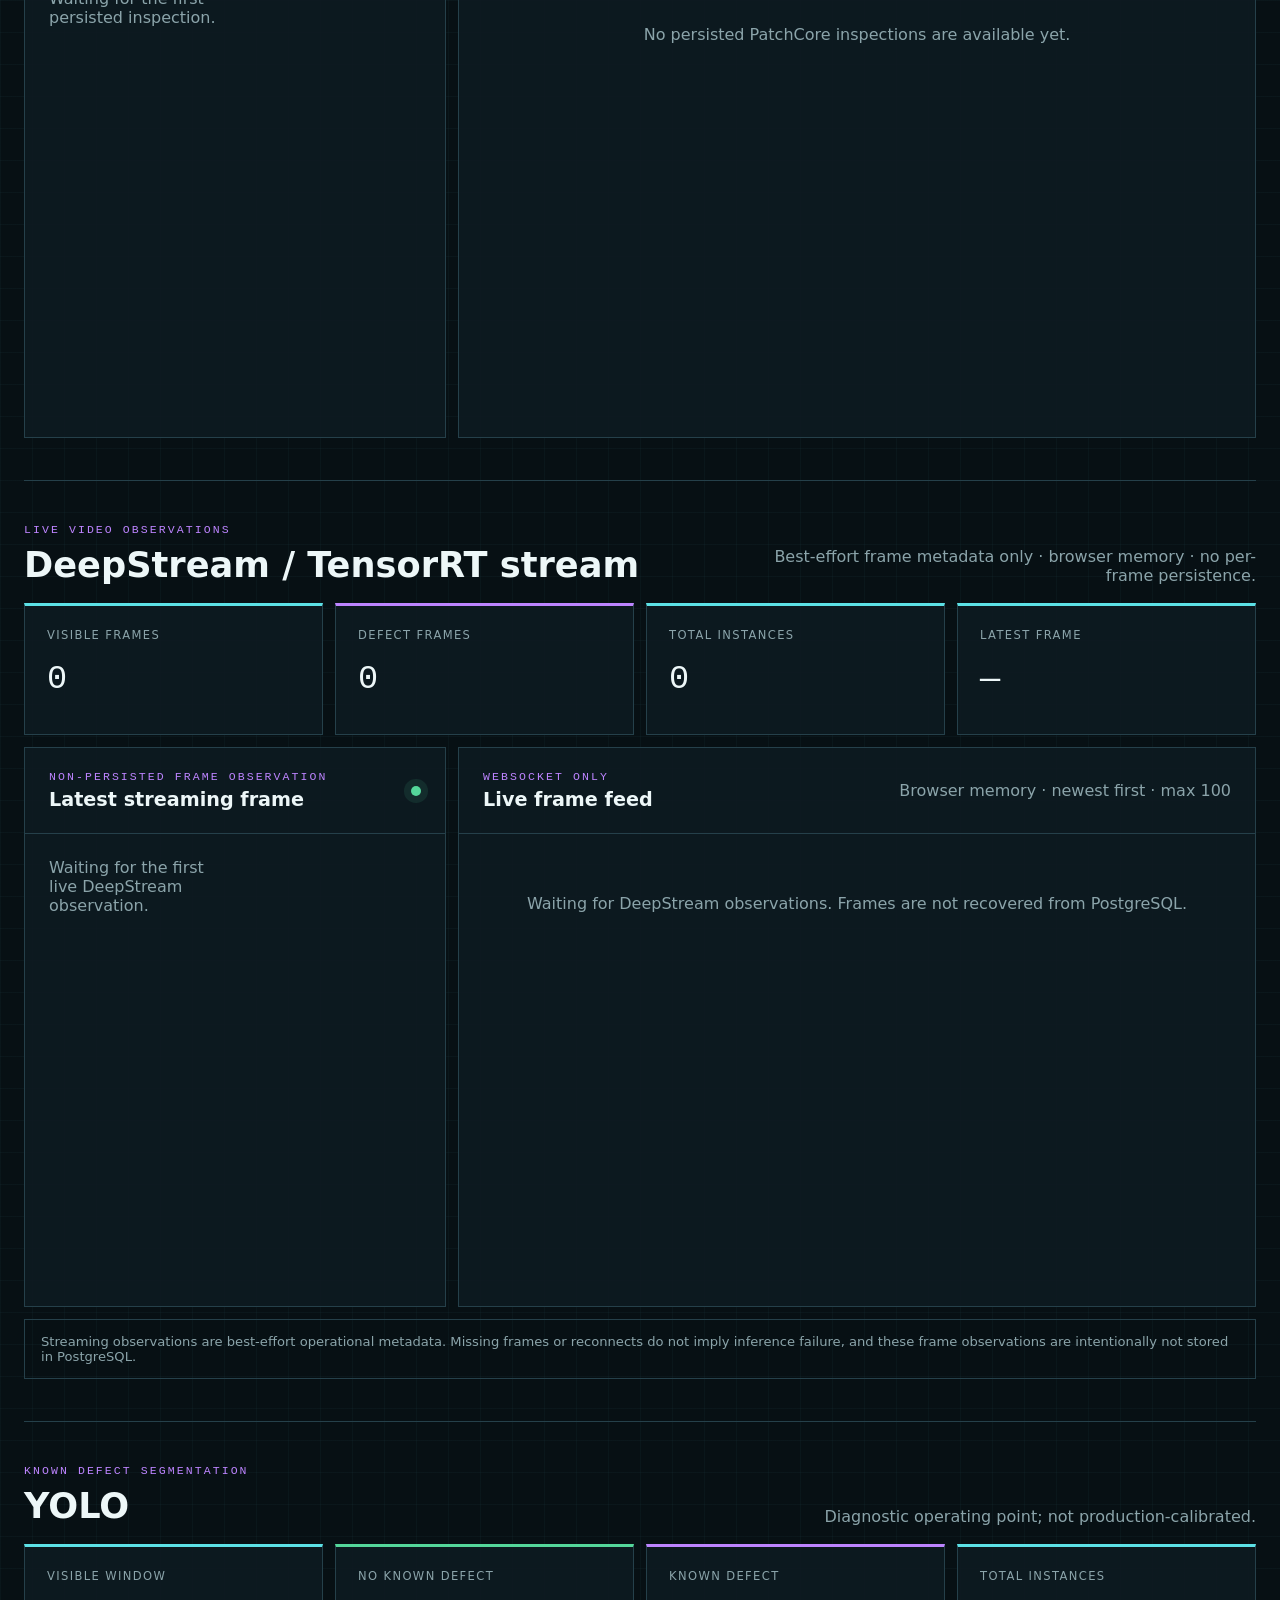
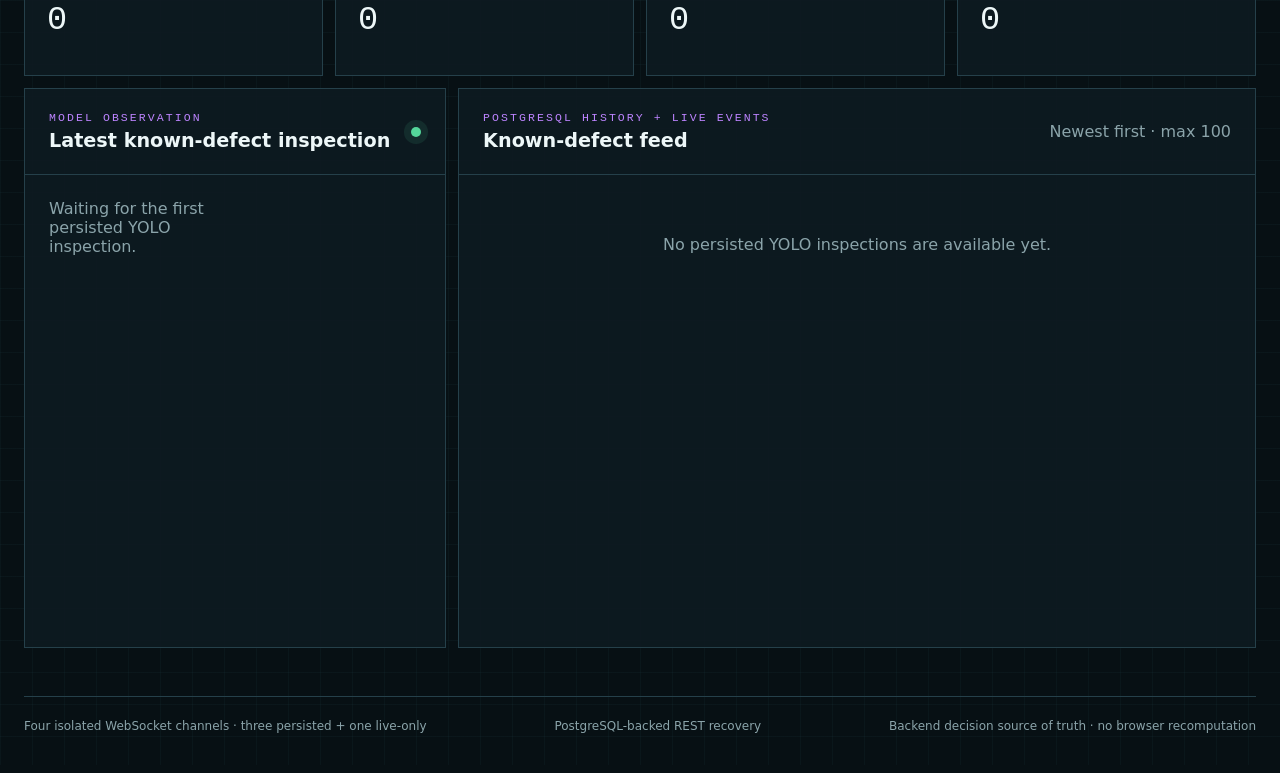
==== commit 6fe4133d: "feat(live): add DeepStream streaming monitor" ====
--- a/apps/live_monitor/index.html
+++ b/apps/live_monitor/index.html
@@ -30,6 +30,11 @@
           <span id="known-connection-state" class="connection-state" data-state="connecting">CONNECTING</span>
           <span id="known-last-sync" class="sync-time">Awaiting initial sync</span>
         </div>
+        <div class="connection-row" aria-live="polite">
+          <span class="connection-label">VIDEO STREAM</span>
+          <span id="streaming-connection-state" class="connection-state" data-state="connecting">CONNECTING</span>
+          <span id="streaming-last-sync" class="sync-time">Live-only · no history</span>
+        </div>
       </div>
     </header>
 
@@ -128,6 +133,55 @@
         </div>
       </section>
 
+      <section class="model-domain known-defect-domain streaming-domain" aria-labelledby="streaming-domain-title">
+        <div class="domain-heading">
+          <div>
+            <p class="eyebrow">LIVE VIDEO OBSERVATIONS</p>
+            <h2 id="streaming-domain-title">DeepStream / TensorRT stream</h2>
+          </div>
+          <p>Best-effort frame metadata only · browser memory · no per-frame persistence.</p>
+        </div>
+
+        <section class="kpi-grid" aria-label="Latest 100 live DeepStream observation summary">
+          <article class="kpi-card"><span>VISIBLE FRAMES</span><strong id="streaming-kpi-visible">0</strong></article>
+          <article class="kpi-card known"><span>DEFECT FRAMES</span><strong id="streaming-kpi-defect-frames">0</strong></article>
+          <article class="kpi-card"><span>TOTAL INSTANCES</span><strong id="streaming-kpi-instances">0</strong></article>
+          <article class="kpi-card"><span>LATEST FRAME</span><strong id="streaming-kpi-latest-frame">—</strong></article>
+        </section>
+
+        <div class="monitor-grid">
+          <section class="panel latest-panel" aria-labelledby="streaming-latest-title">
+            <div class="panel-heading">
+              <div>
+                <p class="eyebrow">NON-PERSISTED FRAME OBSERVATION</p>
+                <h2 id="streaming-latest-title">Latest streaming frame</h2>
+              </div>
+              <span class="live-pulse known" aria-hidden="true"></span>
+            </div>
+            <div id="streaming-latest-observation" class="latest-inspection"></div>
+          </section>
+
+          <section class="panel feed-panel" aria-labelledby="streaming-feed-title">
+            <div class="panel-heading">
+              <div>
+                <p class="eyebrow">WEBSOCKET ONLY</p>
+                <h2 id="streaming-feed-title">Live frame feed</h2>
+              </div>
+              <span class="window-note">Browser memory · newest first · max 100</span>
+            </div>
+            <p id="streaming-empty-state" class="empty-state">
+              Waiting for DeepStream observations. Frames are not recovered from PostgreSQL.
+            </p>
+            <ol id="streaming-observation-feed" class="inspection-feed known-defect-feed" aria-live="polite"></ol>
+          </section>
+        </div>
+
+        <p class="semantic-note">
+          Streaming observations are best-effort operational metadata. Missing frames or reconnects do
+          not imply inference failure, and these frame observations are intentionally not stored in PostgreSQL.
+        </p>
+      </section>
+
       <section class="model-domain known-defect-domain" aria-labelledby="known-domain-title">
         <div class="domain-heading">
           <div>
@@ -196,7 +250,7 @@
     </dialog>
 
     <footer>
-      <span>Three independent best-effort WebSocket channels</span>
+      <span>Four isolated WebSocket channels · three persisted + one live-only</span>
       <span>PostgreSQL-backed REST recovery</span>
       <span>Backend decision source of truth · no browser recomputation</span>
     </footer>
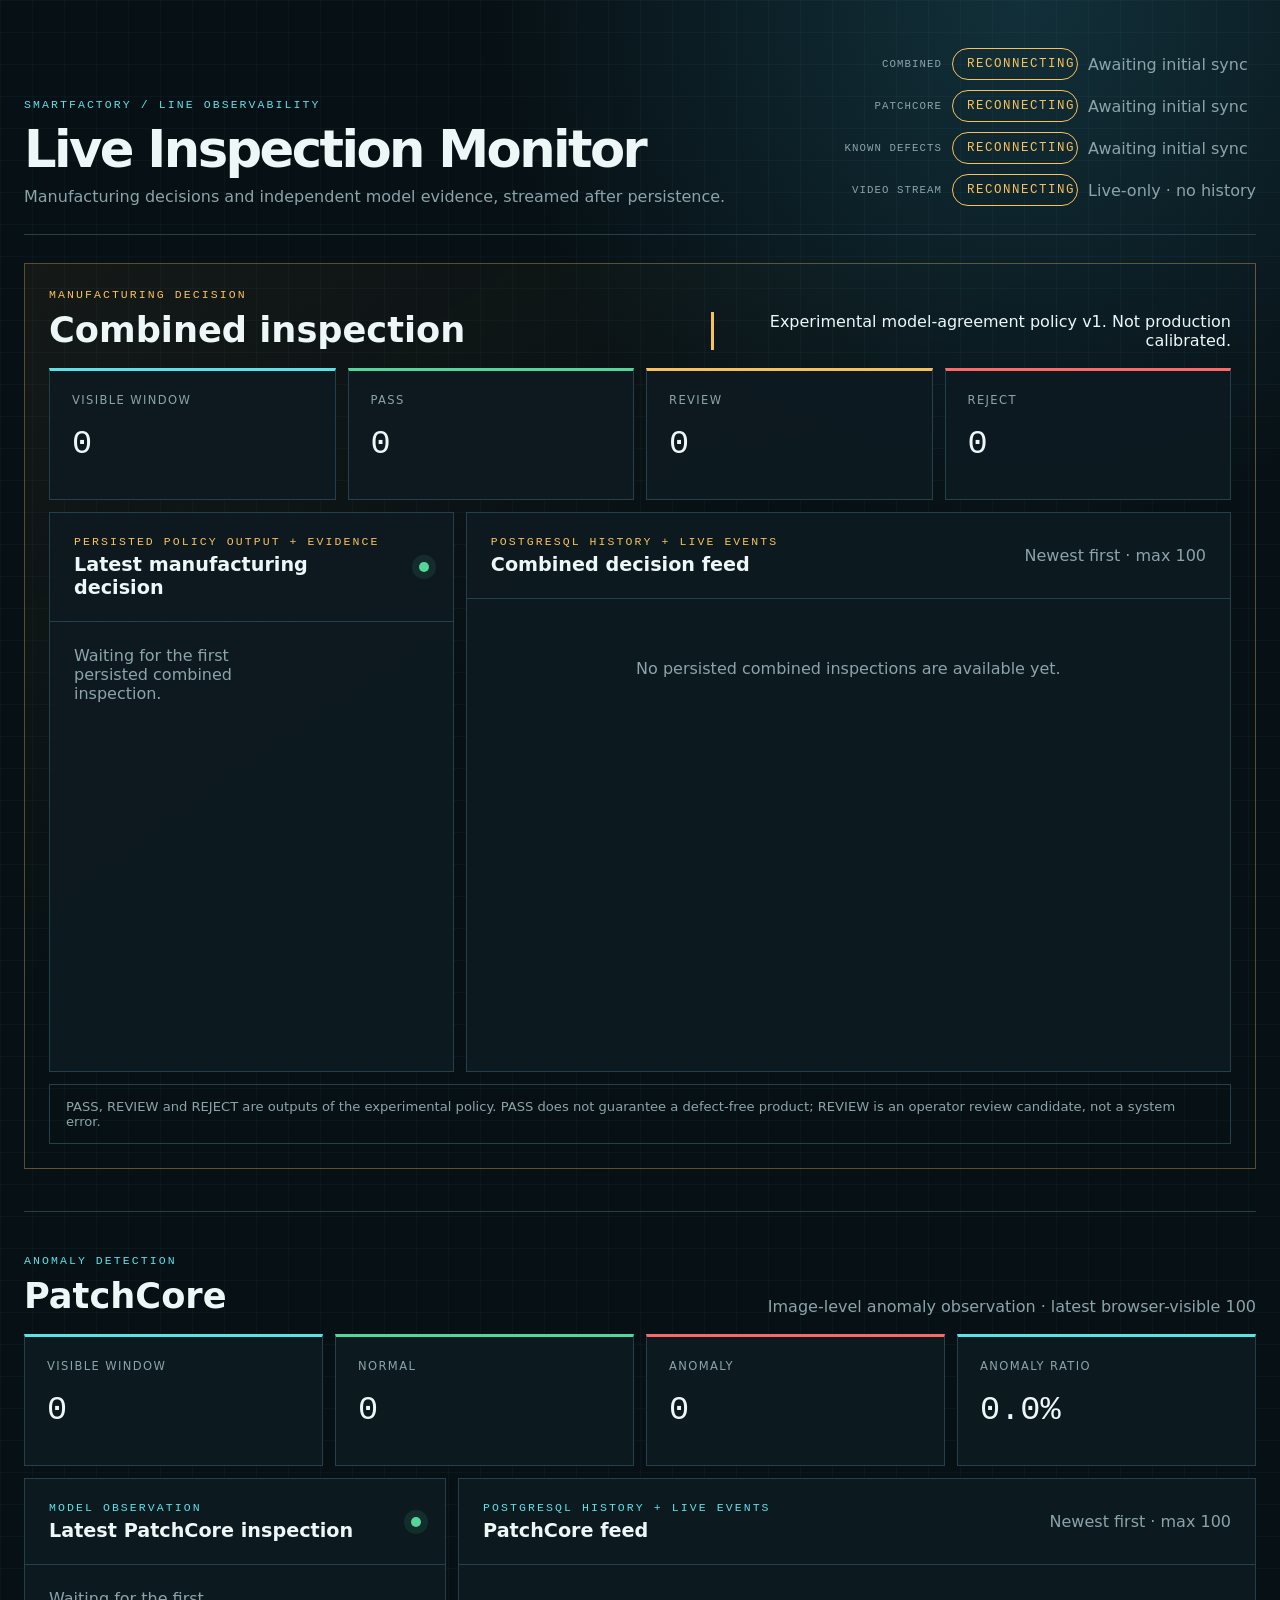
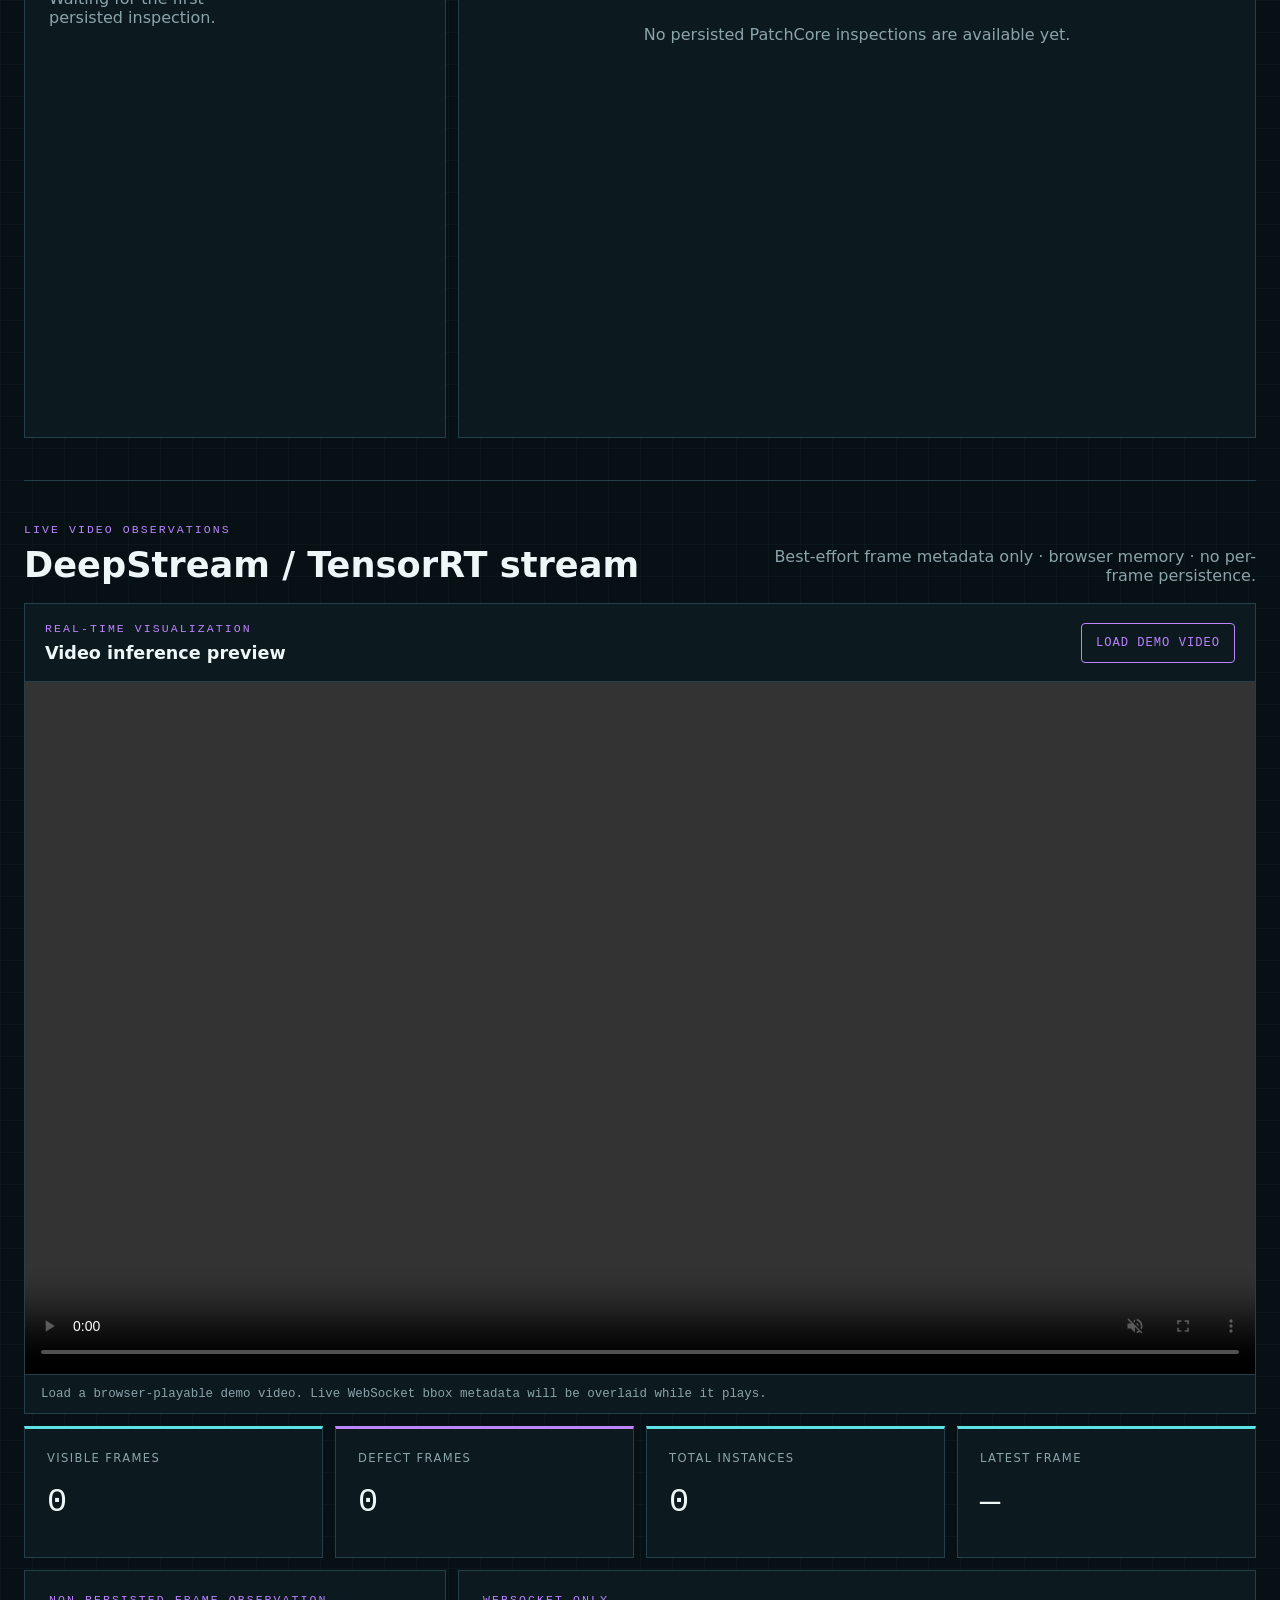
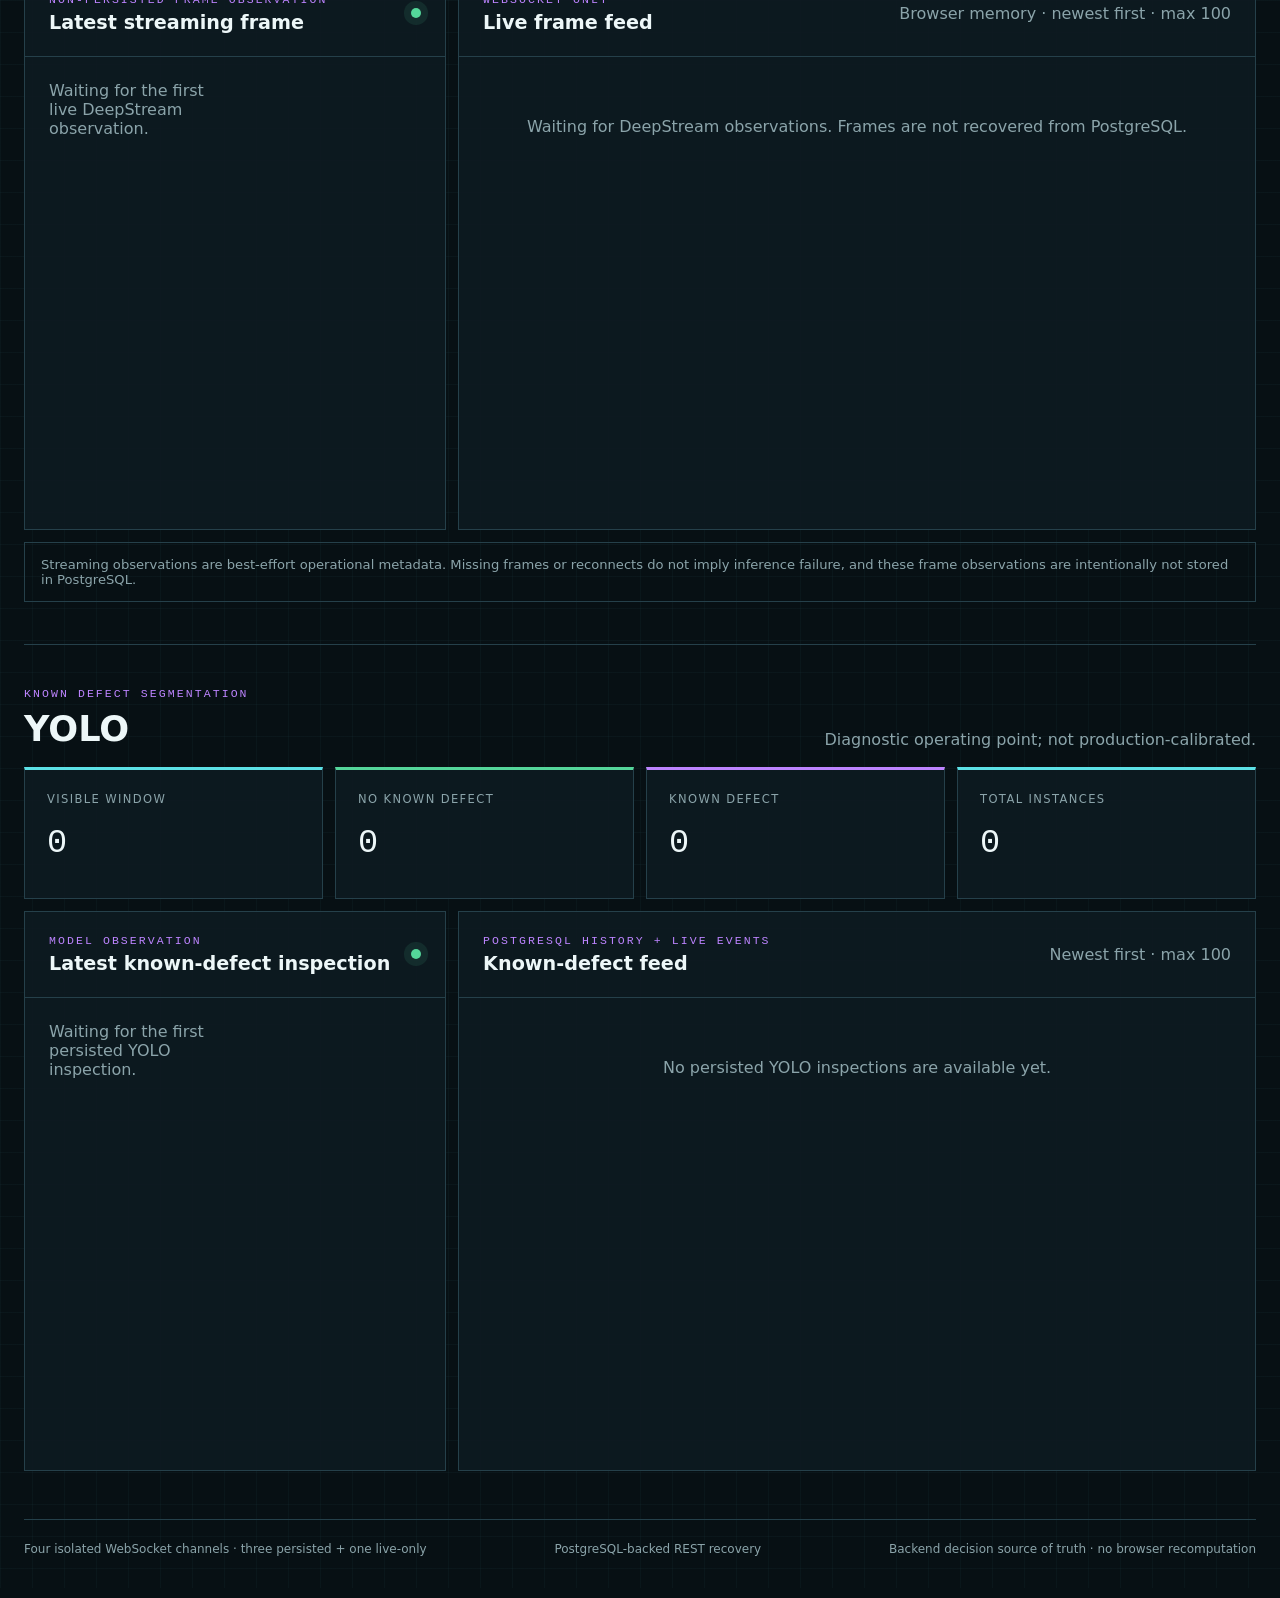
==== commit 01a16729: "feat(live): add video inference overlay" ====
--- a/apps/live_monitor/index.html
+++ b/apps/live_monitor/index.html
@@ -142,6 +142,27 @@
           <p>Best-effort frame metadata only · browser memory · no per-frame persistence.</p>
         </div>
 
+        <!-- ADD 2026-09-08: Browser-local input preview with live DeepStream bbox overlay. -->
+        <section class="stream-preview-panel" aria-labelledby="stream-preview-title">
+          <div class="stream-preview-heading">
+            <div>
+              <p class="eyebrow">REAL-TIME VISUALIZATION</p>
+              <h3 id="stream-preview-title">Video inference preview</h3>
+            </div>
+            <label class="stream-preview-file-button">
+              LOAD DEMO VIDEO
+              <input id="streaming-preview-file" type="file" accept="video/mp4,video/quicktime,video/webm" />
+            </label>
+          </div>
+          <div class="stream-preview-stage">
+            <video id="streaming-preview-video" controls muted playsinline preload="metadata"></video>
+            <canvas id="streaming-preview-canvas" aria-label="Live DeepStream bounding-box overlay"></canvas>
+          </div>
+          <p id="streaming-preview-status" class="stream-preview-status">
+            Load a browser-playable demo video. Live WebSocket bbox metadata will be overlaid while it plays.
+          </p>
+        </section>
+
         <section class="kpi-grid" aria-label="Latest 100 live DeepStream observation summary">
           <article class="kpi-card"><span>VISIBLE FRAMES</span><strong id="streaming-kpi-visible">0</strong></article>
           <article class="kpi-card known"><span>DEFECT FRAMES</span><strong id="streaming-kpi-defect-frames">0</strong></article>
--- a/apps/live_monitor/styles.css
+++ b/apps/live_monitor/styles.css
@@ -750,3 +750,70 @@
     grid-column: auto;
   }
 }
+
+/* ADD 2026-09-08: Browser-local video preview with live metadata-only bbox overlay. */
+.stream-preview-panel {
+  margin-bottom: 12px;
+  border: 1px solid var(--line);
+  background: rgba(13, 26, 32, 0.96);
+}
+
+.stream-preview-heading {
+  display: flex;
+  align-items: center;
+  justify-content: space-between;
+  gap: 20px;
+  padding: 18px 20px;
+  border-bottom: 1px solid var(--line);
+}
+
+.stream-preview-heading h3 { margin: 0; font-size: 1.1rem; font-weight: 600; }
+.stream-preview-file-button {
+  position: relative;
+  display: inline-flex;
+  align-items: center;
+  min-height: 40px;
+  padding: 0 14px;
+  border: 1px solid var(--known);
+  border-radius: 4px;
+  color: var(--known);
+  font-family: ui-monospace, SFMono-Regular, Menlo, monospace;
+  font-size: 0.76rem;
+  letter-spacing: 0.08em;
+  cursor: pointer;
+}
+.stream-preview-file-button input {
+  position: absolute;
+  width: 1px;
+  height: 1px;
+  opacity: 0;
+  pointer-events: none;
+}
+.stream-preview-stage {
+  position: relative;
+  width: 100%;
+  overflow: hidden;
+  background: #020607;
+  aspect-ratio: 16 / 9;
+}
+#streaming-preview-video,
+#streaming-preview-canvas {
+  position: absolute;
+  inset: 0;
+  width: 100%;
+  height: 100%;
+}
+#streaming-preview-video { object-fit: contain; background: #020607; }
+#streaming-preview-canvas { z-index: 2; pointer-events: none; }
+.stream-preview-status {
+  margin: 0;
+  padding: 12px 16px;
+  border-top: 1px solid var(--line);
+  color: var(--muted);
+  font-family: ui-monospace, SFMono-Regular, Menlo, monospace;
+  font-size: 0.78rem;
+}
+@media (max-width: 720px) {
+  .stream-preview-heading { align-items: stretch; flex-direction: column; }
+  .stream-preview-file-button { justify-content: center; }
+}
